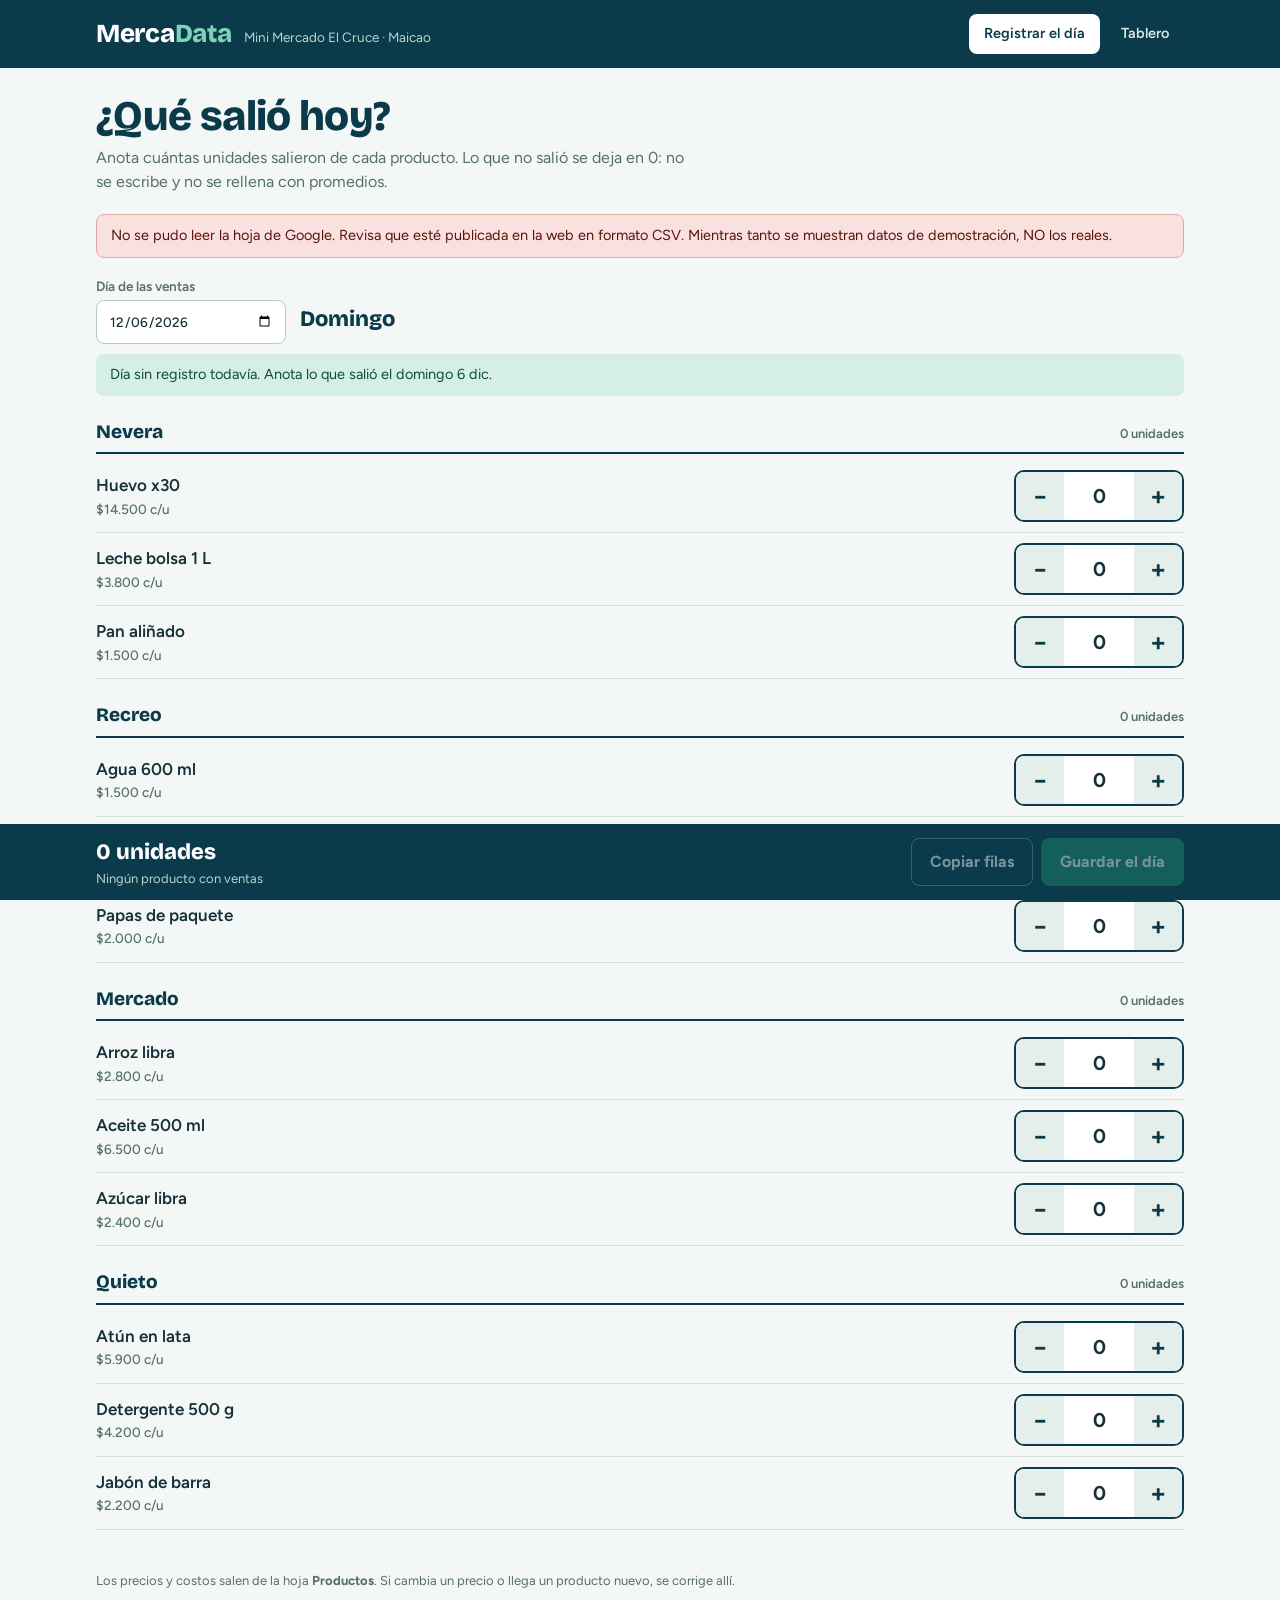
==== index.html @ 3d1bfa3e "Add files via upload" ====
<!doctype html>
<html lang="es">
<head>
<meta charset="utf-8">
<meta name="viewport" content="width=device-width, initial-scale=1">
<title>MercaData · Registrar el día</title>
<link rel="preconnect" href="https://fonts.googleapis.com"><link rel="preconnect" href="https://fonts.gstatic.com" crossorigin>
<link href="https://fonts.googleapis.com/css2?family=Bricolage+Grotesque:opsz,wght@12..96,500;12..96,800&family=Figtree:wght@400;500;600;700&display=swap" rel="stylesheet">
<link rel="stylesheet" href="mercadata.css">
<style>
.hero { padding-block: 26px 8px; }
.hero h1 { font-family: var(--f-display); font-weight: 800; font-size: clamp(28px, 5vw, 42px); line-height: 1.05; margin: 0 0 8px; letter-spacing: -.015em; color: var(--ink); }
.hero p { margin: 0; color: var(--muted); max-width: 60ch; }
.datebar { display: flex; gap: 14px; align-items: end; flex-wrap: wrap; margin-block: 18px 6px; }
.datebar label.f { width: 190px; }
.datebar .dn { font-family: var(--f-display); font-weight: 800; font-size: 22px; color: var(--ink); padding-bottom: 8px; }
.notice { padding: 10px 14px; border-radius: 8px; font-size: 14.5px; background: var(--green-soft); color: #0d4b3b; margin-block: 10px; }
.notice.warn { background: var(--warn-soft); color: #4d3200; }
.grp { margin-top: 22px; }
.grp h2 { font-family: var(--f-display); font-weight: 800; font-size: 19px; color: var(--ink); margin: 0 0 6px; padding-bottom: 6px; border-bottom: 2px solid var(--ink); display: flex; justify-content: space-between; align-items: baseline; gap: 10px; }
.grp h2 small { font: 600 13px var(--f-body); color: var(--muted); }
.row { display: grid; grid-template-columns: 1fr auto; gap: 12px; align-items: center; padding: 10px 0; border-bottom: 1px solid var(--line); }
.row .n { font-weight: 600; font-size: 17px; }
.row .n small { display: block; font-weight: 500; font-size: 13.5px; color: var(--muted); }
.step { display: inline-grid; grid-template-columns: 48px 70px 48px; align-items: stretch; border: 2px solid var(--ink); border-radius: 10px; overflow: hidden; background: #fff; }
.step button { appearance: none; border: 0; background: #e4eeeb; font-size: 26px; font-weight: 700; color: var(--ink); cursor: pointer; line-height: 1; min-height: 48px; }
.step button:hover { background: #cfe3dd; }
.step button:active { background: #b8d3ca; }
.step input { border: 0; border-radius: 0; text-align: center; font: 700 20px var(--f-body); padding: 0; width: 100%; background: #fff; -moz-appearance: textfield; }
.step input::-webkit-outer-spin-button, .step input::-webkit-inner-spin-button { -webkit-appearance: none; margin: 0; }
.row.on .step { border-color: var(--green); }
.row.on .step input { color: var(--green); }
.bar { position: fixed; left: 0; right: 0; bottom: 0; background: var(--ink); color: #fff; z-index: 20; padding-bottom: env(safe-area-inset-bottom); }
.bar .wrap { display: flex; gap: 14px; align-items: center; justify-content: space-between; padding-block: 12px; flex-wrap: wrap; }
.bar .sum b { font-family: var(--f-display); font-size: 22px; font-weight: 800; }
.bar .sum small { display: block; color: #b9d4cd; font-size: 13px; }
.bar .acts { display: flex; gap: 8px; }
.bar .btn.ghost { color: #fff; border-color: #6c98a6; }
.bar .btn.ghost:hover { background: #164e63; }
.done { background: var(--good-soft); color: #0d4b3b; border-radius: 8px; padding: 14px 16px; margin-block: 14px; }
.done b { font-family: var(--f-display); font-size: 19px; }
dialog { border: 0; border-radius: 12px; padding: 0; max-width: min(440px, calc(100% - 32px)); box-shadow: 0 20px 60px rgba(0,0,0,.35); }
dialog::backdrop { background: rgba(11,58,74,.55); }
dialog .sheet { padding: 22px; display: grid; gap: 14px; }
dialog h2 { margin: 0; font-family: var(--f-display); font-size: 22px; color: var(--ink); }
dialog .acts { display: flex; gap: 8px; justify-content: flex-end; flex-wrap: wrap; }
@media (max-width: 520px) { .bar .acts { width: 100%; } .bar .acts .btn { flex: 1; } .step { grid-template-columns: 44px 58px 44px; } }
</style>
</head>
<body>
<header class="top">
  <div class="wrap">
    <a class="brand" href="index.html"><span class="wordmark">Merca<i>Data</i></span><span class="slogan" id="negocio">El cuaderno del tendero, leído</span></a>
    <nav class="nav" aria-label="Principal"><a href="index.html" aria-current="page">Registrar el día</a><a href="tablero.html">Tablero</a></nav>
  </div>
</header>

<main class="wrap">
  <section class="hero">
    <h1>¿Qué salió hoy?</h1>
    <p>Anota cuántas unidades salieron de cada producto. Lo que no salió se deja en 0: no se escribe y no se rellena con promedios.</p>
  </section>
  <div id="avisos"></div>
  <div class="datebar">
    <label class="f">Día de las ventas<input type="date" id="fecha"></label>
    <span class="dn" id="dn"></span>
  </div>
  <div id="aviso-dia" aria-live="polite"></div>
  <div id="lista"></div>
  <div id="resultado" aria-live="polite"></div>
  <p class="foot">Los precios y costos salen de la hoja <b>Productos</b>. Si cambia un precio o llega un producto nuevo, se corrige allí.</p>
</main>

<div class="bar">
  <div class="wrap">
    <div class="sum"><b id="s-uni">0 unidades</b><small id="s-det">Ningún producto con ventas</small></div>
    <div class="acts">
      <button class="btn ghost" id="copiar" type="button">Copiar filas</button>
      <button class="btn go" id="guardar" type="button">Guardar el día</button>
    </div>
  </div>
</div>

<dialog id="dlg" aria-labelledby="dlg-h">
  <div class="sheet">
    <h2 id="dlg-h">Ese día ya tiene ventas</h2>
    <p id="dlg-p" style="margin:0"></p>
    <div class="acts"><button class="btn ghost" id="dlg-no" type="button">No, revisar</button><button class="btn go" id="dlg-si" type="button">Sí, reemplazar</button></div>
  </div>
</dialog>
<div class="toast" id="toast" hidden></div>

<script src="config.js"></script>
<script src="demo-data.js"></script>
<script src="lib.js"></script>
<script>
(function () {
  "use strict";
  var $ = function (id) { return document.getElementById(id); }, X = window.MD, esc = X.esc, money = X.money;
  var data, qty = {}; /* qty[producto] = unidades */

  function toast(t) { var e = $("toast"); e.textContent = t; e.hidden = false; clearTimeout(toast.h); toast.h = setTimeout(function () { e.hidden = true; }, 3200); }
  $("negocio").textContent = X.CFG.NEGOCIO || "El cuaderno del tendero, leído";

  function render() {
    var cats = [], by = {};
    data.prod.forEach(function (p) { if (!by[p.categoria]) { by[p.categoria] = []; cats.push(p.categoria); } by[p.categoria].push(p); });
    $("lista").innerHTML = cats.map(function (c) {
      var n = by[c].reduce(function (a, p) { return a + (qty[p.producto] || 0); }, 0);
      return '<section class="grp"><h2>' + esc(c) + "<small>" + n + (n === 1 ? " unidad" : " unidades") + "</small></h2>" + by[c].map(function (p) {
        var q = qty[p.producto] || 0, id = "q-" + X.norm(p.producto).replace(/[^a-z0-9]+/g, "-");
        return '<div class="row' + (q ? " on" : "") + '"><div class="n">' + esc(p.producto) + "<small>" + money(p.precio) + " c/u</small></div>" +
          '<div class="step"><button type="button" data-d="-1" data-p="' + esc(p.producto) + '" aria-label="Quitar una unidad de ' + esc(p.producto) + '">−</button>' +
          '<input type="number" inputmode="numeric" min="0" max="500" id="' + id + '" value="' + q + '" data-p="' + esc(p.producto) + '" aria-label="Unidades de ' + esc(p.producto) + '">' +
          '<button type="button" data-d="1" data-p="' + esc(p.producto) + '" aria-label="Agregar una unidad de ' + esc(p.producto) + '">+</button></div></div>';
      }).join("") + "</section>";
    }).join("");
    resumen();
  }
  function lineas() { return data.prod.filter(function (p) { return (qty[p.producto] || 0) > 0; }).map(function (p) { return { producto: p.producto, categoria: p.categoria, unidades: qty[p.producto], precio: p.precio, costo: p.costo }; }); }
  function resumen() {
    var L = lineas(), u = X.sum(L, function (l) { return l.unidades; }), ing = X.sum(L, function (l) { return l.unidades * l.precio; }), mar = X.sum(L, function (l) { return l.unidades * (l.precio - l.costo); });
    $("s-uni").textContent = u + (u === 1 ? " unidad" : " unidades");
    $("s-det").textContent = L.length ? L.length + (L.length === 1 ? " producto" : " productos") + " · ingreso " + money(ing) + " · margen " + money(mar) : "Ningún producto con ventas";
    $("guardar").disabled = !L.length; $("copiar").disabled = !L.length;
  }
  function setQ(p, v) {
    v = Math.max(0, Math.min(500, Math.round(+v || 0))); qty[p] = v;
    /* se actualiza solo la fila tocada para no perder el foco del teclado */
    var inp = document.querySelector('input[data-p="' + (window.CSS && CSS.escape ? CSS.escape(p) : p) + '"]');
    if (inp) { inp.value = v; inp.closest(".row").classList.toggle("on", v > 0); var g = inp.closest(".grp"), c = 0; g.querySelectorAll("input").forEach(function (i) { c += +i.value || 0; }); g.querySelector("h2 small").textContent = c + (c === 1 ? " unidad" : " unidades"); }
    resumen();
  }
  $("lista").addEventListener("click", function (e) { var b = e.target.closest("button[data-d]"); if (!b) return; setQ(b.dataset.p, (qty[b.dataset.p] || 0) + +b.dataset.d); });
  $("lista").addEventListener("input", function (e) { if (e.target.dataset.p) { var p = e.target.dataset.p, v = Math.max(0, Math.min(500, Math.round(+e.target.value || 0))); qty[p] = v; e.target.closest(".row").classList.toggle("on", v > 0); resumen(); } });
  $("lista").addEventListener("change", function (e) { if (e.target.dataset.p) setQ(e.target.dataset.p, e.target.value); });
  $("lista").addEventListener("focusin", function (e) { if (e.target.tagName === "INPUT") e.target.select(); });

  /* al elegir un día que ya tiene ventas, se cargan para poder corregirlas */
  function cargarDia() {
    var f = $("fecha").value; $("dn").textContent = f ? X.dayName(f) : ""; $("resultado").innerHTML = "";
    qty = {}; var ya = data.ven.filter(function (v) { return v.fecha === f; });
    ya.forEach(function (v) { qty[v.producto] = (qty[v.producto] || 0) + v.unidades; });
    $("aviso-dia").innerHTML = ya.length ? '<div class="notice warn" role="status"><b>El ' + X.fmtDate(f) + " ya tiene " + ya.length + " líneas registradas.</b> Se muestran abajo. Si corriges y guardas, reemplazan a las anteriores; no se duplican.</div>" : (f ? '<div class="notice" role="status">Día sin registro todavía. Anota lo que salió el ' + esc(X.dayName(f).toLowerCase()) + " " + X.fmtDate(f) + ".</div>" : "");
    render();
  }
  $("fecha").addEventListener("change", cargarDia);

  function payload(reemplazar) { return { fecha: $("fecha").value, reemplazar: !!reemplazar, registro: "Web", lineas: lineas().map(function (l) { return { producto: l.producto, unidades: l.unidades }; }) }; }
  function aplicarLocal(f) { /* deja la copia local al día para que corregir el mismo día funcione sin esperar a Google */
    data.ven = data.ven.filter(function (v) { return v.fecha !== f; });
    lineas().forEach(function (l) { data.ven.push({ fecha: f, producto: l.producto, categoria: l.categoria, unidades: l.unidades, precio: l.precio, costoU: l.costo, ingreso: l.unidades * l.precio, costo: l.unidades * l.costo, margen: l.unidades * (l.precio - l.costo) }); });
  }
  function enviar(reemplazar) {
    var b = $("guardar"); b.disabled = true; b.textContent = "Guardando…";
    X.registrar(payload(reemplazar)).then(function (r) {
      b.textContent = "Guardar el día"; resumen();
      if (r.ok) {
        var f = $("fecha").value; aplicarLocal(f);
        $("resultado").innerHTML = '<div class="done" role="status"><b>Día guardado: ' + esc(X.dayName(f)) + " " + X.fmtDate(f) + "</b><br>" + r.lineas + " líneas · " + r.unidades + " unidades · ingreso " + money(r.ingreso) + (r.reemplazo ? ". Reemplazó las " + r.reemplazo + " líneas anteriores." : "") + ' El tablero lo muestra en unos minutos.</div>';
        qty = {}; render(); $("aviso-dia").innerHTML = ""; window.scrollTo({ top: $("resultado").offsetTop - 80, behavior: "smooth" });
      } else if (r.duplicado) {
        $("dlg-p").textContent = "El " + X.fmtDate($("fecha").value) + " ya tiene " + r.filas + " líneas en la hoja. ¿Quieres reemplazarlas por lo que anotaste ahora? No se duplican.";
        $("dlg").showModal();
      } else if (r.sinConfig) {
        toast("El guardado no está conectado todavía. Usa “Copiar filas” y pégalas en la hoja Ventas.");
      } else {
        $("resultado").innerHTML = '<div class="banner err" role="alert">' + esc(r.error || "No se pudo guardar.") + " Puedes usar “Copiar filas” y pegarlas a mano en la hoja Ventas.</div>";
      }
    });
  }
  $("guardar").addEventListener("click", function () { if (!$("fecha").value) { toast("Elige el día de las ventas."); return; } enviar(false); });
  $("dlg-no").addEventListener("click", function () { $("dlg").close(); });
  $("dlg-si").addEventListener("click", function () { $("dlg").close(); enviar(true); });

  $("copiar").addEventListener("click", function () {
    var f = $("fecha").value; if (!f) { toast("Elige el día de las ventas."); return; }
    var t = lineas().map(function (l) { return [f, X.dayName(f), l.producto, l.categoria, l.unidades, l.precio, l.unidades * l.precio, l.costo, l.unidades * l.costo, l.unidades * (l.precio - l.costo)].join("\t"); }).join("\n");
    if (navigator.clipboard && navigator.clipboard.writeText) navigator.clipboard.writeText(t).then(function () { toast("Filas copiadas. Pégalas en la primera fila libre de la hoja Ventas."); }, function () { toast("No se pudo copiar."); });
    else toast("No se pudo copiar.");
  });

  $("fecha").max = X.today(); $("fecha").value = X.today();
  X.loadData().then(function (d) {
    data = d;
    var av = d.avisos.slice();
    if (d.modo === "demo" && !av.length) av.push("Estás viendo datos de demostración. Conecta las hojas de Google en config.js para ver y guardar los datos reales.");
    if (!X.CFG.REGISTRO) av.push("El guardado automático no está conectado (REGISTRO en config.js). Mientras tanto, usa “Copiar filas”.");
    $("avisos").innerHTML = av.map(function (a) { return '<div class="banner' + (d.avisos.length ? " err" : "") + '" role="status">' + esc(a) + "</div>"; }).join("");
    cargarDia();
  });
})();
</script>
</body>
</html>
---- mercadata.css ----
/* MercaData · estilos comunes. Azul petróleo de la marca, verde para datos, ámbar para el fin de semana. */
:root {
  --ink: #0b3a4a;
  --ink-2: #163038;
  --paper: #f3f7f5;
  --card: #ffffff;
  --line: #d5e0dc;
  --muted: #55706b;
  --green: #1f8a70;
  --green-soft: #d6efe6;
  --amber: #c98a0b;
  --amber-soft: #fbeccb;
  --bad: #b3261e; --bad-soft: #f8e1df;
  --warn: #8f5a00; --warn-soft: #fbeccb;
  --good: #146b52; --good-soft: #d6efe6;
  --f-display: "Bricolage Grotesque", "Trebuchet MS", system-ui, sans-serif;
  --f-body: "Figtree", system-ui, -apple-system, "Segoe UI", sans-serif;
}
* { box-sizing: border-box; }
html { -webkit-text-size-adjust: 100%; }
body { margin: 0; background: var(--paper); color: var(--ink-2); font: 16px/1.5 var(--f-body); }
a { color: inherit; }
button, input, select, textarea { font: inherit; color: inherit; }
:focus-visible { outline: 3px solid var(--amber); outline-offset: 2px; }
.wrap { max-width: 1120px; margin: 0 auto; padding-inline: max(16px, env(safe-area-inset-left)); }
[hidden] { display: none !important; }

.top { background: var(--ink); color: #fff; }
.top .wrap { display: flex; align-items: center; justify-content: space-between; gap: 14px; padding-block: 14px; flex-wrap: wrap; }
.brand { display: flex; align-items: baseline; gap: 12px; text-decoration: none; flex-wrap: wrap; min-width: 0; }
.wordmark { font-family: var(--f-display); font-weight: 800; font-size: 26px; letter-spacing: -.01em; line-height: 1; }
.wordmark i { font-style: normal; color: #7fd1b8; }
.slogan { font-size: 13.5px; color: #b9d4cd; }
.nav { display: flex; gap: 6px; }
.nav a { text-decoration: none; padding: 8px 14px; border-radius: 8px; font-size: 14.5px; font-weight: 600; color: #d8e8e3; border: 1px solid transparent; }
.nav a[aria-current="page"] { background: #fff; color: var(--ink); }
.nav a:hover:not([aria-current]) { border-color: #4b7482; }

.banner { padding: 10px 14px; border-radius: 8px; font-size: 14.5px; margin-block: 12px; background: var(--warn-soft); color: #4d3200; border: 1px solid #e6cf8c; }
.banner.err { background: var(--bad-soft); color: #5c120d; border-color: #e3aaa5; }

.btn { appearance: none; border: 1px solid var(--ink); background: var(--ink); color: #fff; border-radius: 8px; padding: 11px 18px; font-weight: 700; cursor: pointer; text-decoration: none; display: inline-block; text-align: center; }
.btn:hover { background: #0f4c61; }
.btn.go { background: var(--green); border-color: var(--green); }
.btn.go:hover { background: #197560; }
.btn.ghost { background: transparent; color: var(--ink); }
.btn.ghost:hover { background: #e4eeeb; }
.btn.sm { padding: 6px 12px; font-size: 13.5px; }
.btn:disabled { opacity: .45; cursor: not-allowed; }

label.f { display: grid; gap: 4px; font-size: 13.5px; font-weight: 600; color: var(--muted); }
input[type=text], input[type=number], input[type=date], select, textarea { background: #fff; border: 1px solid #b7cbc5; border-radius: 8px; padding: 10px 12px; width: 100%; min-width: 0; font-weight: 500; color: var(--ink-2); }

.toast { position: fixed; left: 50%; transform: translateX(-50%); bottom: 24px; background: var(--ink); color: #fff; padding: 10px 16px; border-radius: 8px; font-size: 14.5px; z-index: 50; max-width: calc(100% - 32px); }
.foot { padding-block: 28px 90px; color: var(--muted); font-size: 13px; }
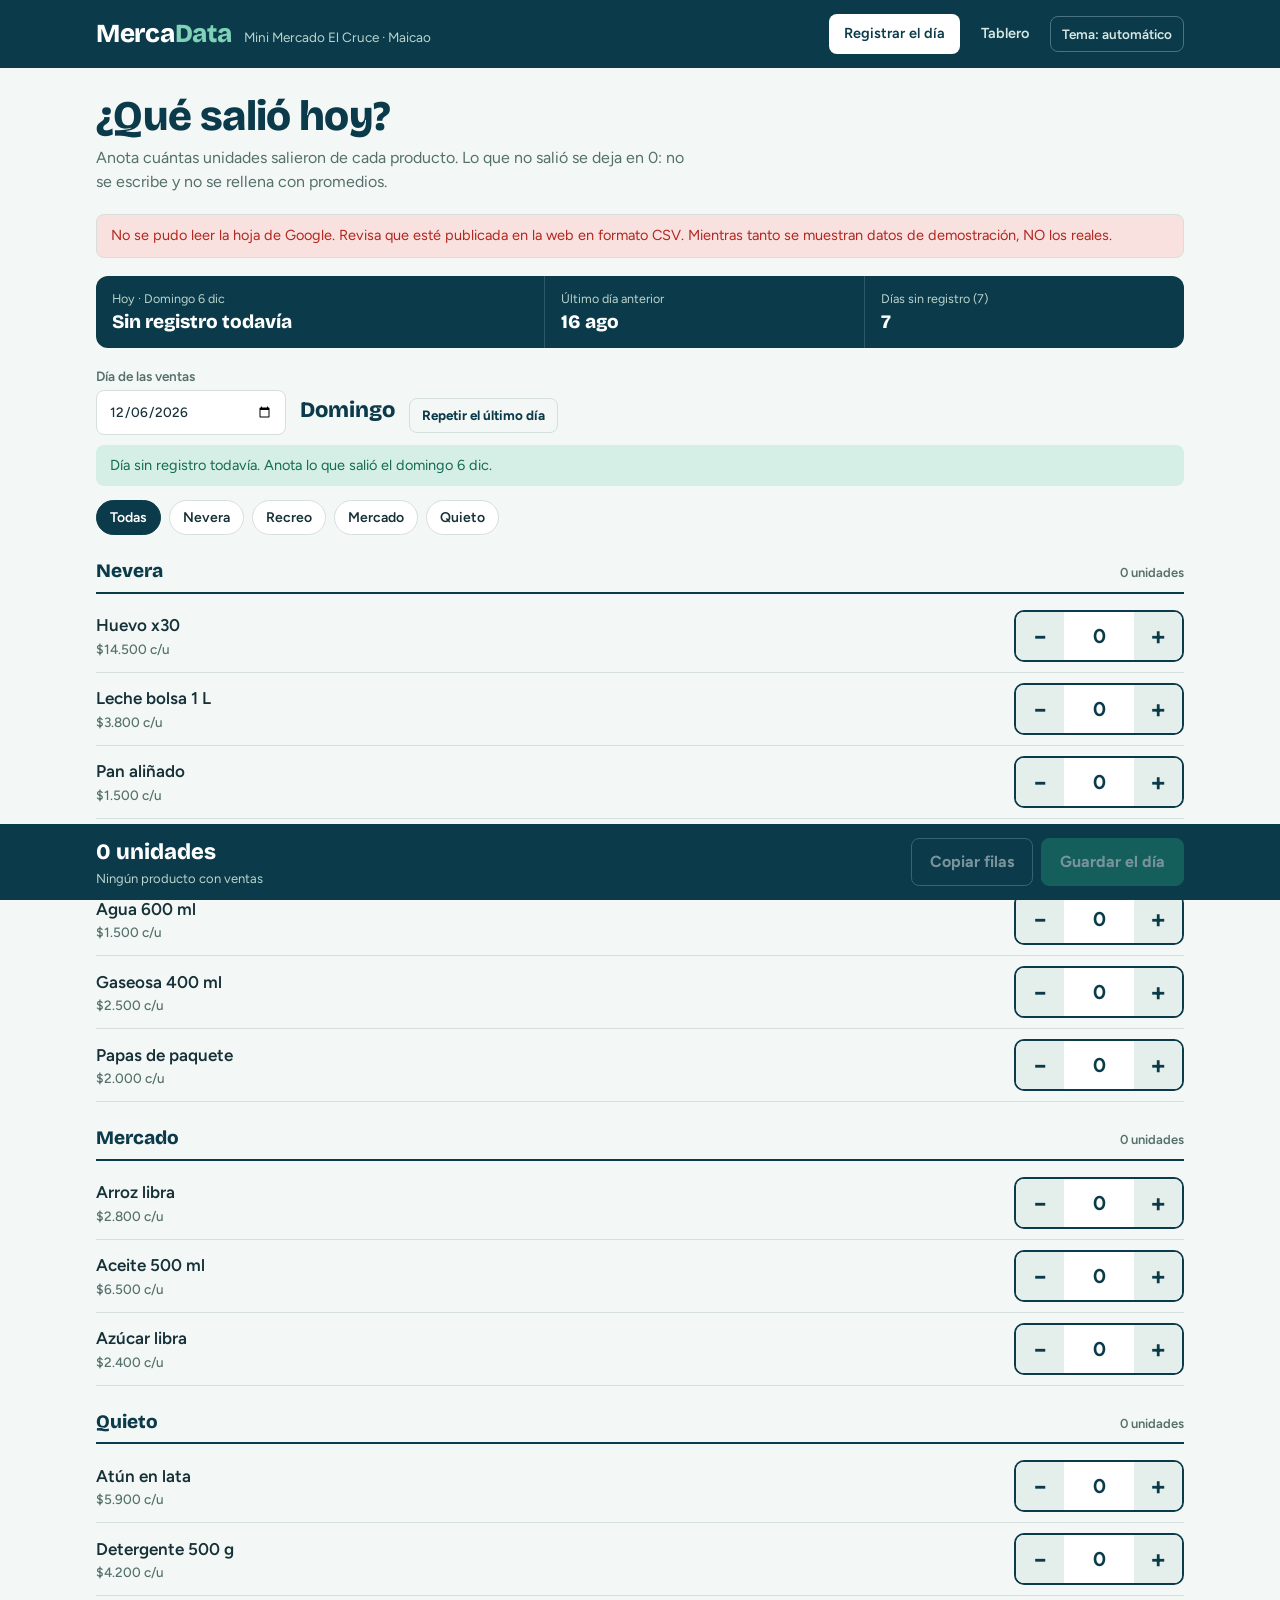
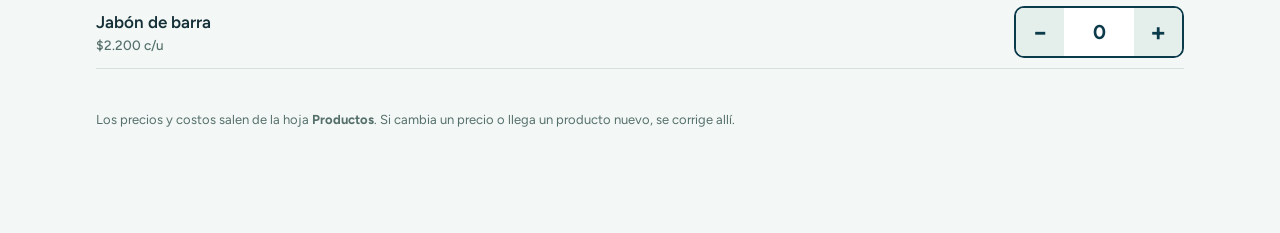
==== commit 78f531d4: "Add files via upload" ====
--- a/index.html
+++ b/index.html
@@ -4,54 +4,71 @@
 <meta charset="utf-8">
 <meta name="viewport" content="width=device-width, initial-scale=1">
 <title>MercaData · Registrar el día</title>
+<link rel="icon" href="data:image/svg+xml,%3Csvg xmlns='http://www.w3.org/2000/svg' viewBox='0 0 32 32'%3E%3Crect width='32' height='32' rx='7' fill='%230b3a4a'/%3E%3Cpath d='M7 22V10l9 8 9-8v12' fill='none' stroke='%237fd1b8' stroke-width='3' stroke-linejoin='round'/%3E%3C/svg%3E">
 <link rel="preconnect" href="https://fonts.googleapis.com"><link rel="preconnect" href="https://fonts.gstatic.com" crossorigin>
 <link href="https://fonts.googleapis.com/css2?family=Bricolage+Grotesque:opsz,wght@12..96,500;12..96,800&family=Figtree:wght@400;500;600;700&display=swap" rel="stylesheet">
-<link rel="stylesheet" href="mercadata.css">
+<script>try{var _t=localStorage.getItem("md-tema");if(_t)document.documentElement.setAttribute("data-theme",_t)}catch(e){}</script>
+<link rel="stylesheet" href="mercadata.css?v=4">
 <style>
 .hero { padding-block: 26px 8px; }
 .hero h1 { font-family: var(--f-display); font-weight: 800; font-size: clamp(28px, 5vw, 42px); line-height: 1.05; margin: 0 0 8px; letter-spacing: -.015em; color: var(--ink); }
 .hero p { margin: 0; color: var(--muted); max-width: 60ch; }
+.hoy { margin-top: 18px; }
+.hoy-card { display: grid; grid-template-columns: 1.4fr 1fr 1fr; gap: 0; background: var(--head); color: #fff; border-radius: 12px; overflow: hidden; }
+.hoy-card > div { padding: 14px 16px; border-left: 1px solid #2c5868; min-width: 0; }
+.hoy-card > div:first-child { border-left: 0; }
+.hoy-card small { display: block; color: #b9d4cd; font-size: 12.5px; }
+.hoy-card b { display: block; font-family: var(--f-display); font-weight: 800; font-size: 19px; line-height: 1.2; margin-top: 3px; }
 .datebar { display: flex; gap: 14px; align-items: end; flex-wrap: wrap; margin-block: 18px 6px; }
 .datebar label.f { width: 190px; }
 .datebar .dn { font-family: var(--f-display); font-weight: 800; font-size: 22px; color: var(--ink); padding-bottom: 8px; }
-.notice { padding: 10px 14px; border-radius: 8px; font-size: 14.5px; background: var(--green-soft); color: #0d4b3b; margin-block: 10px; }
-.notice.warn { background: var(--warn-soft); color: #4d3200; }
+.datebar .btn { margin-bottom: 2px; }
+.notice { padding: 10px 14px; border-radius: 8px; font-size: 14.5px; background: var(--green-soft); color: var(--good); margin-block: 10px; animation: rise .35s ease both; }
+.notice.warn { background: var(--warn-soft); color: var(--warn); }
+.filtro { margin: 14px 0 0; }
 .grp { margin-top: 22px; }
 .grp h2 { font-family: var(--f-display); font-weight: 800; font-size: 19px; color: var(--ink); margin: 0 0 6px; padding-bottom: 6px; border-bottom: 2px solid var(--ink); display: flex; justify-content: space-between; align-items: baseline; gap: 10px; }
 .grp h2 small { font: 600 13px var(--f-body); color: var(--muted); }
 .row { display: grid; grid-template-columns: 1fr auto; gap: 12px; align-items: center; padding: 10px 0; border-bottom: 1px solid var(--line); }
 .row .n { font-weight: 600; font-size: 17px; }
 .row .n small { display: block; font-weight: 500; font-size: 13.5px; color: var(--muted); }
-.step { display: inline-grid; grid-template-columns: 48px 70px 48px; align-items: stretch; border: 2px solid var(--ink); border-radius: 10px; overflow: hidden; background: #fff; }
-.step button { appearance: none; border: 0; background: #e4eeeb; font-size: 26px; font-weight: 700; color: var(--ink); cursor: pointer; line-height: 1; min-height: 48px; }
-.step button:hover { background: #cfe3dd; }
-.step button:active { background: #b8d3ca; }
-.step input { border: 0; border-radius: 0; text-align: center; font: 700 20px var(--f-body); padding: 0; width: 100%; background: #fff; -moz-appearance: textfield; }
+.step { display: inline-grid; grid-template-columns: 48px 70px 48px; align-items: stretch; border: 2px solid var(--btn); border-radius: 10px; overflow: hidden; background: var(--card); }
+.step button { appearance: none; border: 0; background: var(--soft); font-size: 26px; font-weight: 700; color: var(--ink); cursor: pointer; line-height: 1; min-height: 48px; }
+.step button:hover { background: var(--track); }
+.step button:active { filter: brightness(.95); }
+.step input { border: 0; border-radius: 0; text-align: center; font: 700 20px var(--f-body); padding: 0; width: 100%; background: var(--card); color: var(--ink); -moz-appearance: textfield; }
 .step input::-webkit-outer-spin-button, .step input::-webkit-inner-spin-button { -webkit-appearance: none; margin: 0; }
-.row.on .step { border-color: var(--green); }
+.row.on .step { border-color: var(--go); }
 .row.on .step input { color: var(--green); }
-.bar { position: fixed; left: 0; right: 0; bottom: 0; background: var(--ink); color: #fff; z-index: 20; padding-bottom: env(safe-area-inset-bottom); }
+.bar { position: fixed; left: 0; right: 0; bottom: 0; background: var(--head); color: #fff; z-index: 20; padding-bottom: env(safe-area-inset-bottom); }
 .bar .wrap { display: flex; gap: 14px; align-items: center; justify-content: space-between; padding-block: 12px; flex-wrap: wrap; }
 .bar .sum b { font-family: var(--f-display); font-size: 22px; font-weight: 800; }
 .bar .sum small { display: block; color: #b9d4cd; font-size: 13px; }
 .bar .acts { display: flex; gap: 8px; }
-.bar .btn.ghost { color: #fff; border-color: #6c98a6; }
+.bar .btn.ghost { color: #fff; border-color: #6c98a6; background: transparent; }
 .bar .btn.ghost:hover { background: #164e63; }
-.done { background: var(--good-soft); color: #0d4b3b; border-radius: 8px; padding: 14px 16px; margin-block: 14px; }
+.done { background: var(--good-soft); color: var(--good); border-radius: 8px; padding: 14px 16px; margin-block: 14px; animation: rise .4s ease both; }
 .done b { font-family: var(--f-display); font-size: 19px; }
-dialog { border: 0; border-radius: 12px; padding: 0; max-width: min(440px, calc(100% - 32px)); box-shadow: 0 20px 60px rgba(0,0,0,.35); }
-dialog::backdrop { background: rgba(11,58,74,.55); }
+dialog { border: 0; border-radius: 12px; padding: 0; max-width: min(440px, calc(100% - 32px)); background: var(--card); color: var(--ink-2); box-shadow: 0 20px 60px rgba(0,0,0,.35); }
+dialog::backdrop { background: rgba(6,34,43,.6); }
 dialog .sheet { padding: 22px; display: grid; gap: 14px; }
 dialog h2 { margin: 0; font-family: var(--f-display); font-size: 22px; color: var(--ink); }
 dialog .acts { display: flex; gap: 8px; justify-content: flex-end; flex-wrap: wrap; }
-@media (max-width: 520px) { .bar .acts { width: 100%; } .bar .acts .btn { flex: 1; } .step { grid-template-columns: 44px 58px 44px; } }
+@media (max-width: 520px) {
+  .bar .acts { width: 100%; }
+  .bar .acts .btn { flex: 1; }
+  .step { grid-template-columns: 44px 58px 44px; }
+  .hoy-card { grid-template-columns: 1fr 1fr; }
+  .hoy-card > div:first-child { grid-column: 1 / -1; border-left: 0; border-bottom: 1px solid #2c5868; }
+  .hoy-card > div:nth-child(3) { border-left: 0; }
+}
 </style>
 </head>
 <body>
 <header class="top">
   <div class="wrap">
     <a class="brand" href="index.html"><span class="wordmark">Merca<i>Data</i></span><span class="slogan" id="negocio">El cuaderno del tendero, leído</span></a>
-    <nav class="nav" aria-label="Principal"><a href="index.html" aria-current="page">Registrar el día</a><a href="tablero.html">Tablero</a></nav>
+    <nav class="nav" aria-label="Principal"><a href="index.html" aria-current="page">Registrar el día</a><a href="tablero.html">Tablero</a><button class="theme-btn" id="tema" type="button" aria-label="Cambiar el tema">Tema: automático</button></nav>
   </div>
 </header>
 
@@ -61,11 +78,14 @@
     <p>Anota cuántas unidades salieron de cada producto. Lo que no salió se deja en 0: no se escribe y no se rellena con promedios.</p>
   </section>
   <div id="avisos"></div>
+  <div class="hoy" id="hoy" aria-live="polite"></div>
   <div class="datebar">
     <label class="f">Día de las ventas<input type="date" id="fecha"></label>
     <span class="dn" id="dn"></span>
+    <button class="btn ghost sm" id="repetir" type="button">Repetir el último día</button>
   </div>
   <div id="aviso-dia" aria-live="polite"></div>
+  <div class="filtro"><div class="chips" id="cats" role="group" aria-label="Filtrar por canasta"></div></div>
   <div id="lista"></div>
   <div id="resultado" aria-live="polite"></div>
   <p class="foot">Los precios y costos salen de la hoja <b>Productos</b>. Si cambia un precio o llega un producto nuevo, se corrige allí.</p>
@@ -90,22 +110,43 @@
 </dialog>
 <div class="toast" id="toast" hidden></div>
 
-<script src="config.js"></script>
-<script src="demo-data.js"></script>
-<script src="lib.js"></script>
+<script src="config.js?v=4"></script>
+<script src="demo-data.js?v=4"></script>
+<script src="lib.js?v=4"></script>
+<script>
+(function () {
+  "use strict";
+  var TEMAS = { auto: "Tema: automático", light: "Tema: claro", dark: "Tema: oscuro" };
+  function temaActual() { return document.documentElement.getAttribute("data-theme") || "auto"; }
+  function pintaTema() { document.getElementById("tema").textContent = TEMAS[temaActual()]; }
+  document.getElementById("tema").addEventListener("click", function () {
+    var sig = { auto: "light", light: "dark", dark: "auto" }[temaActual()] || "auto";
+    if (sig === "auto") document.documentElement.removeAttribute("data-theme"); else document.documentElement.setAttribute("data-theme", sig);
+    try { if (sig === "auto") localStorage.removeItem("md-tema"); else localStorage.setItem("md-tema", sig); } catch (e) {}
+    pintaTema();
+  });
+  pintaTema();
+})();
+</script>
 <script>
 (function () {
   "use strict";
   var $ = function (id) { return document.getElementById(id); }, X = window.MD, esc = X.esc, money = X.money;
-  var data, qty = {}; /* qty[producto] = unidades */
+  var data, qty = {}, cat = "";
 
   function toast(t) { var e = $("toast"); e.textContent = t; e.hidden = false; clearTimeout(toast.h); toast.h = setTimeout(function () { e.hidden = true; }, 3200); }
   $("negocio").textContent = X.CFG.NEGOCIO || "El cuaderno del tendero, leído";
+
+  function categorias() { var out = []; data.prod.forEach(function (p) { if (out.indexOf(p.categoria) < 0) out.push(p.categoria); }); return out; }
+  function renderChips() {
+    $("cats").innerHTML = [""].concat(categorias()).map(function (c) { return '<button type="button" data-c="' + esc(c) + '" aria-pressed="' + (cat === c ? "true" : "false") + '">' + (c || "Todas") + "</button>"; }).join("");
+  }
+  $("cats").addEventListener("click", function (e) { var b = e.target.closest("button[data-c]"); if (!b) return; cat = b.dataset.c; renderChips(); render(); });
 
   function render() {
     var cats = [], by = {};
     data.prod.forEach(function (p) { if (!by[p.categoria]) { by[p.categoria] = []; cats.push(p.categoria); } by[p.categoria].push(p); });
-    $("lista").innerHTML = cats.map(function (c) {
+    $("lista").innerHTML = cats.filter(function (c) { return !cat || c === cat; }).map(function (c) {
       var n = by[c].reduce(function (a, p) { return a + (qty[p.producto] || 0); }, 0);
       return '<section class="grp"><h2>' + esc(c) + "<small>" + n + (n === 1 ? " unidad" : " unidades") + "</small></h2>" + by[c].map(function (p) {
         var q = qty[p.producto] || 0, id = "q-" + X.norm(p.producto).replace(/[^a-z0-9]+/g, "-");
@@ -126,8 +167,7 @@
   }
   function setQ(p, v) {
     v = Math.max(0, Math.min(500, Math.round(+v || 0))); qty[p] = v;
-    /* se actualiza solo la fila tocada para no perder el foco del teclado */
-    var inp = document.querySelector('input[data-p="' + (window.CSS && CSS.escape ? CSS.escape(p) : p) + '"]');
+    var inp = null; document.querySelectorAll("input[data-p]").forEach(function (i) { if (i.dataset.p === p) inp = i; });
     if (inp) { inp.value = v; inp.closest(".row").classList.toggle("on", v > 0); var g = inp.closest(".grp"), c = 0; g.querySelectorAll("input").forEach(function (i) { c += +i.value || 0; }); g.querySelector("h2 small").textContent = c + (c === 1 ? " unidad" : " unidades"); }
     resumen();
   }
@@ -136,18 +176,35 @@
   $("lista").addEventListener("change", function (e) { if (e.target.dataset.p) setQ(e.target.dataset.p, e.target.value); });
   $("lista").addEventListener("focusin", function (e) { if (e.target.tagName === "INPUT") e.target.select(); });
 
-  /* al elegir un día que ya tiene ventas, se cargan para poder corregirlas */
+  function renderHoy() {
+    var hoy = X.today(), ven = data.ven, hoyL = ven.filter(function (v) { return v.fecha === hoy; });
+    var last = ven.map(function (v) { return v.fecha; }).filter(function (f) { return f && f < hoy; }).sort().pop();
+    var u = X.sum(hoyL, function (v) { return v.unidades; }), faltan = 0;
+    for (var i = 0; i < 7; i++) { var d = X.addDays(hoy, -i); if (!ven.some(function (v) { return v.fecha === d; })) faltan++; }
+    $("hoy").innerHTML = '<div class="hoy-card"><div><small>Hoy · ' + esc(X.dayName(hoy)) + " " + X.fmtDate(hoy) + "</small><b>" + (hoyL.length ? hoyL.length + (hoyL.length === 1 ? " producto" : " productos") + " · " + u + " unidades" : "Sin registro todavía") + "</b></div>" +
+      "<div><small>Último día anterior</small><b>" + (last ? X.fmtDate(last) : "—") + "</b></div>" +
+      "<div><small>Días sin registro (7)</small><b>" + faltan + "</b></div></div>";
+  }
+
   function cargarDia() {
     var f = $("fecha").value; $("dn").textContent = f ? X.dayName(f) : ""; $("resultado").innerHTML = "";
     qty = {}; var ya = data.ven.filter(function (v) { return v.fecha === f; });
     ya.forEach(function (v) { qty[v.producto] = (qty[v.producto] || 0) + v.unidades; });
     $("aviso-dia").innerHTML = ya.length ? '<div class="notice warn" role="status"><b>El ' + X.fmtDate(f) + " ya tiene " + ya.length + " líneas registradas.</b> Se muestran abajo. Si corriges y guardas, reemplazan a las anteriores; no se duplican.</div>" : (f ? '<div class="notice" role="status">Día sin registro todavía. Anota lo que salió el ' + esc(X.dayName(f).toLowerCase()) + " " + X.fmtDate(f) + ".</div>" : "");
-    render();
+    render(); renderHoy();
   }
   $("fecha").addEventListener("change", cargarDia);
 
+  $("repetir").addEventListener("click", function () {
+    var f = $("fecha").value, prev = data.ven.map(function (v) { return v.fecha; }).filter(function (x) { return x && x !== f; }).sort().pop();
+    if (!prev) { toast("No hay un día anterior para repetir."); return; }
+    qty = {}; data.ven.filter(function (v) { return v.fecha === prev; }).forEach(function (v) { qty[v.producto] = (qty[v.producto] || 0) + v.unidades; });
+    $("resultado").innerHTML = ""; $("aviso-dia").innerHTML = '<div class="notice" role="status">Copiado el ' + esc(X.dayName(prev)) + " " + X.fmtDate(prev) + ". Ajusta lo que haya cambiado y guarda.</div>";
+    render(); toast("Unidades copiadas. Ajusta lo que haya cambiado.");
+  });
+
   function payload(reemplazar) { return { fecha: $("fecha").value, reemplazar: !!reemplazar, registro: "Web", lineas: lineas().map(function (l) { return { producto: l.producto, unidades: l.unidades }; }) }; }
-  function aplicarLocal(f) { /* deja la copia local al día para que corregir el mismo día funcione sin esperar a Google */
+  function aplicarLocal(f) {
     data.ven = data.ven.filter(function (v) { return v.fecha !== f; });
     lineas().forEach(function (l) { data.ven.push({ fecha: f, producto: l.producto, categoria: l.categoria, unidades: l.unidades, precio: l.precio, costoU: l.costo, ingreso: l.unidades * l.precio, costo: l.unidades * l.costo, margen: l.unidades * (l.precio - l.costo) }); });
   }
@@ -158,7 +215,7 @@
       if (r.ok) {
         var f = $("fecha").value; aplicarLocal(f);
         $("resultado").innerHTML = '<div class="done" role="status"><b>Día guardado: ' + esc(X.dayName(f)) + " " + X.fmtDate(f) + "</b><br>" + r.lineas + " líneas · " + r.unidades + " unidades · ingreso " + money(r.ingreso) + (r.reemplazo ? ". Reemplazó las " + r.reemplazo + " líneas anteriores." : "") + ' El tablero lo muestra en unos minutos.</div>';
-        qty = {}; render(); $("aviso-dia").innerHTML = ""; window.scrollTo({ top: $("resultado").offsetTop - 80, behavior: "smooth" });
+        qty = {}; render(); renderHoy(); $("aviso-dia").innerHTML = ""; window.scrollTo({ top: $("resultado").offsetTop - 80, behavior: "smooth" });
       } else if (r.duplicado) {
         $("dlg-p").textContent = "El " + X.fmtDate($("fecha").value) + " ya tiene " + r.filas + " líneas en la hoja. ¿Quieres reemplazarlas por lo que anotaste ahora? No se duplican.";
         $("dlg").showModal();
@@ -182,7 +239,7 @@
 
   $("fecha").max = X.today(); $("fecha").value = X.today();
   X.loadData().then(function (d) {
-    data = d;
+    data = d; renderChips();
     var av = d.avisos.slice();
     if (d.modo === "demo" && !av.length) av.push("Estás viendo datos de demostración. Conecta las hojas de Google en config.js para ver y guardar los datos reales.");
     if (!X.CFG.REGISTRO) av.push("El guardado automático no está conectado (REGISTRO en config.js). Mientras tanto, usa “Copiar filas”.");
--- a/mercadata.css
+++ b/mercadata.css
@@ -1,20 +1,28 @@
-/* MercaData · estilos comunes. Azul petróleo de la marca, verde para datos, ámbar para el fin de semana. */
+/* MercaData · estilos comunes. Azul petróleo de la marca, verde para datos, ámbar para el fin de semana.
+   Los colores están en variables: el modo oscuro se activa solo si el celular o el computador lo tienen activado. */
 :root {
-  --ink: #0b3a4a;
-  --ink-2: #163038;
-  --paper: #f3f7f5;
-  --card: #ffffff;
-  --line: #d5e0dc;
-  --muted: #55706b;
-  --green: #1f8a70;
-  --green-soft: #d6efe6;
-  --amber: #c98a0b;
-  --amber-soft: #fbeccb;
-  --bad: #b3261e; --bad-soft: #f8e1df;
-  --warn: #8f5a00; --warn-soft: #fbeccb;
-  --good: #146b52; --good-soft: #d6efe6;
+  --head: #0b3a4a; --btn: #0b3a4a; --btn-hover: #0f4c61; --go: #1f8a70; --go-hover: #197560;
+  --ink: #0b3a4a; --ink-2: #163038; --paper: #f3f7f5; --card: #ffffff; --soft: #e4eeeb; --track: #dfe9e5;
+  --line: #d5e0dc; --muted: #55706b; --green: #1f8a70; --green-soft: #d6efe6; --amber: #c98a0b; --amber-soft: #fbeccb;
+  --bad: #b3261e; --bad-soft: #f8e1df; --warn: #8f5a00; --warn-soft: #fbeccb; --good: #146b52; --good-soft: #d6efe6;
   --f-display: "Bricolage Grotesque", "Trebuchet MS", system-ui, sans-serif;
   --f-body: "Figtree", system-ui, -apple-system, "Segoe UI", sans-serif;
+}
+@media (prefers-color-scheme: dark) {
+  :root:not([data-theme="light"]) {
+    --head: #06222b; --btn: #2f7d8f; --btn-hover: #3a8fa2; --go: #2a7f66; --go-hover: #33907a;
+    --ink: #e6f2ee; --ink-2: #d6e6e1; --paper: #0f1b20; --card: #162a31; --soft: #1f3a42; --track: #2b4650;
+    --line: #2b4650; --muted: #9db8b1; --green: #4fc2a0; --green-soft: #1d3d36; --amber: #e3a21a; --amber-soft: #3d2f10;
+    --bad: #f08c84; --bad-soft: #3a1d1b; --warn: #f0c26a; --warn-soft: #3a2f12; --good: #7fd1b8; --good-soft: #1d3d36;
+    color-scheme: dark;
+  }
+}
+:root[data-theme="dark"] {
+  --head: #06222b; --btn: #2f7d8f; --btn-hover: #3a8fa2; --go: #2a7f66; --go-hover: #33907a;
+  --ink: #e6f2ee; --ink-2: #d6e6e1; --paper: #0f1b20; --card: #162a31; --soft: #1f3a42; --track: #2b4650;
+  --line: #2b4650; --muted: #9db8b1; --green: #4fc2a0; --green-soft: #1d3d36; --amber: #e3a21a; --amber-soft: #3d2f10;
+  --bad: #f08c84; --bad-soft: #3a1d1b; --warn: #f0c26a; --warn-soft: #3a2f12; --good: #7fd1b8; --good-soft: #1d3d36;
+  color-scheme: dark;
 }
 * { box-sizing: border-box; }
 html { -webkit-text-size-adjust: 100%; }
@@ -25,7 +33,7 @@
 .wrap { max-width: 1120px; margin: 0 auto; padding-inline: max(16px, env(safe-area-inset-left)); }
 [hidden] { display: none !important; }
 
-.top { background: var(--ink); color: #fff; }
+.top { background: var(--head); color: #fff; }
 .top .wrap { display: flex; align-items: center; justify-content: space-between; gap: 14px; padding-block: 14px; flex-wrap: wrap; }
 .brand { display: flex; align-items: baseline; gap: 12px; text-decoration: none; flex-wrap: wrap; min-width: 0; }
 .wordmark { font-family: var(--f-display); font-weight: 800; font-size: 26px; letter-spacing: -.01em; line-height: 1; }
@@ -33,23 +41,38 @@
 .slogan { font-size: 13.5px; color: #b9d4cd; }
 .nav { display: flex; gap: 6px; }
 .nav a { text-decoration: none; padding: 8px 14px; border-radius: 8px; font-size: 14.5px; font-weight: 600; color: #d8e8e3; border: 1px solid transparent; }
-.nav a[aria-current="page"] { background: #fff; color: var(--ink); }
+.nav a[aria-current="page"] { background: #fff; color: #0b3a4a; }
 .nav a:hover:not([aria-current]) { border-color: #4b7482; }
 
-.banner { padding: 10px 14px; border-radius: 8px; font-size: 14.5px; margin-block: 12px; background: var(--warn-soft); color: #4d3200; border: 1px solid #e6cf8c; }
-.banner.err { background: var(--bad-soft); color: #5c120d; border-color: #e3aaa5; }
+.banner { padding: 10px 14px; border-radius: 8px; font-size: 14.5px; margin-block: 12px; background: var(--warn-soft); color: var(--warn); border: 1px solid var(--line); animation: rise .35s ease both; }
+.banner.err { background: var(--bad-soft); color: var(--bad); }
 
-.btn { appearance: none; border: 1px solid var(--ink); background: var(--ink); color: #fff; border-radius: 8px; padding: 11px 18px; font-weight: 700; cursor: pointer; text-decoration: none; display: inline-block; text-align: center; }
-.btn:hover { background: #0f4c61; }
-.btn.go { background: var(--green); border-color: var(--green); }
-.btn.go:hover { background: #197560; }
-.btn.ghost { background: transparent; color: var(--ink); }
-.btn.ghost:hover { background: #e4eeeb; }
+.btn { appearance: none; border: 1px solid var(--btn); background: var(--btn); color: #fff; border-radius: 8px; padding: 11px 18px; font-weight: 700; cursor: pointer; text-decoration: none; display: inline-block; text-align: center; transition: background .15s ease; }
+.btn:hover { background: var(--btn-hover); }
+.btn.go { background: var(--go); border-color: var(--go); }
+.btn.go:hover { background: var(--go-hover); }
+.btn.ghost { background: transparent; color: var(--ink); border-color: var(--line); }
+.btn.ghost:hover { background: var(--soft); }
 .btn.sm { padding: 6px 12px; font-size: 13.5px; }
 .btn:disabled { opacity: .45; cursor: not-allowed; }
 
 label.f { display: grid; gap: 4px; font-size: 13.5px; font-weight: 600; color: var(--muted); }
-input[type=text], input[type=number], input[type=date], select, textarea { background: #fff; border: 1px solid #b7cbc5; border-radius: 8px; padding: 10px 12px; width: 100%; min-width: 0; font-weight: 500; color: var(--ink-2); }
+input[type=text], input[type=number], input[type=date], select, textarea { background: var(--card); border: 1px solid var(--line); border-radius: 8px; padding: 10px 12px; width: 100%; min-width: 0; font-weight: 500; color: var(--ink-2); }
 
-.toast { position: fixed; left: 50%; transform: translateX(-50%); bottom: 24px; background: var(--ink); color: #fff; padding: 10px 16px; border-radius: 8px; font-size: 14.5px; z-index: 50; max-width: calc(100% - 32px); }
+.chips { display: flex; gap: 8px; flex-wrap: wrap; }
+.chips button { border: 1px solid var(--line); border-radius: 999px; padding: 6px 13px; background: var(--card); color: var(--ink-2); font-weight: 600; font-size: 14px; cursor: pointer; }
+.chips button[aria-pressed="true"] { background: var(--btn); border-color: var(--btn); color: #fff; }
+
+.toast { position: fixed; left: 50%; transform: translateX(-50%); bottom: 24px; background: var(--head); color: #fff; padding: 10px 16px; border-radius: 8px; font-size: 14.5px; z-index: 50; max-width: calc(100% - 32px); animation: rise .25s ease both; }
 .foot { padding-block: 28px 90px; color: var(--muted); font-size: 13px; }
+
+@keyframes rise { from { opacity: 0; transform: translateY(6px); } to { opacity: 1; transform: none; } }
+.panel:not([hidden]) { animation: rise .35s ease both; }
+@media (prefers-reduced-motion: reduce) {
+  *, *::before, *::after { animation: none !important; transition: none !important; }
+}
+
+/* Botón de tema (claro / oscuro / automático) en la barra superior */
+.theme-btn { appearance: none; background: transparent; color: #d8e8e3; border: 1px solid #4b7482; border-radius: 8px; padding: 7px 11px; font-weight: 600; font-size: 13.5px; cursor: pointer; white-space: nowrap; }
+.theme-btn:hover { background: #164e63; }
+.nav { align-items: center; flex-wrap: wrap; }
